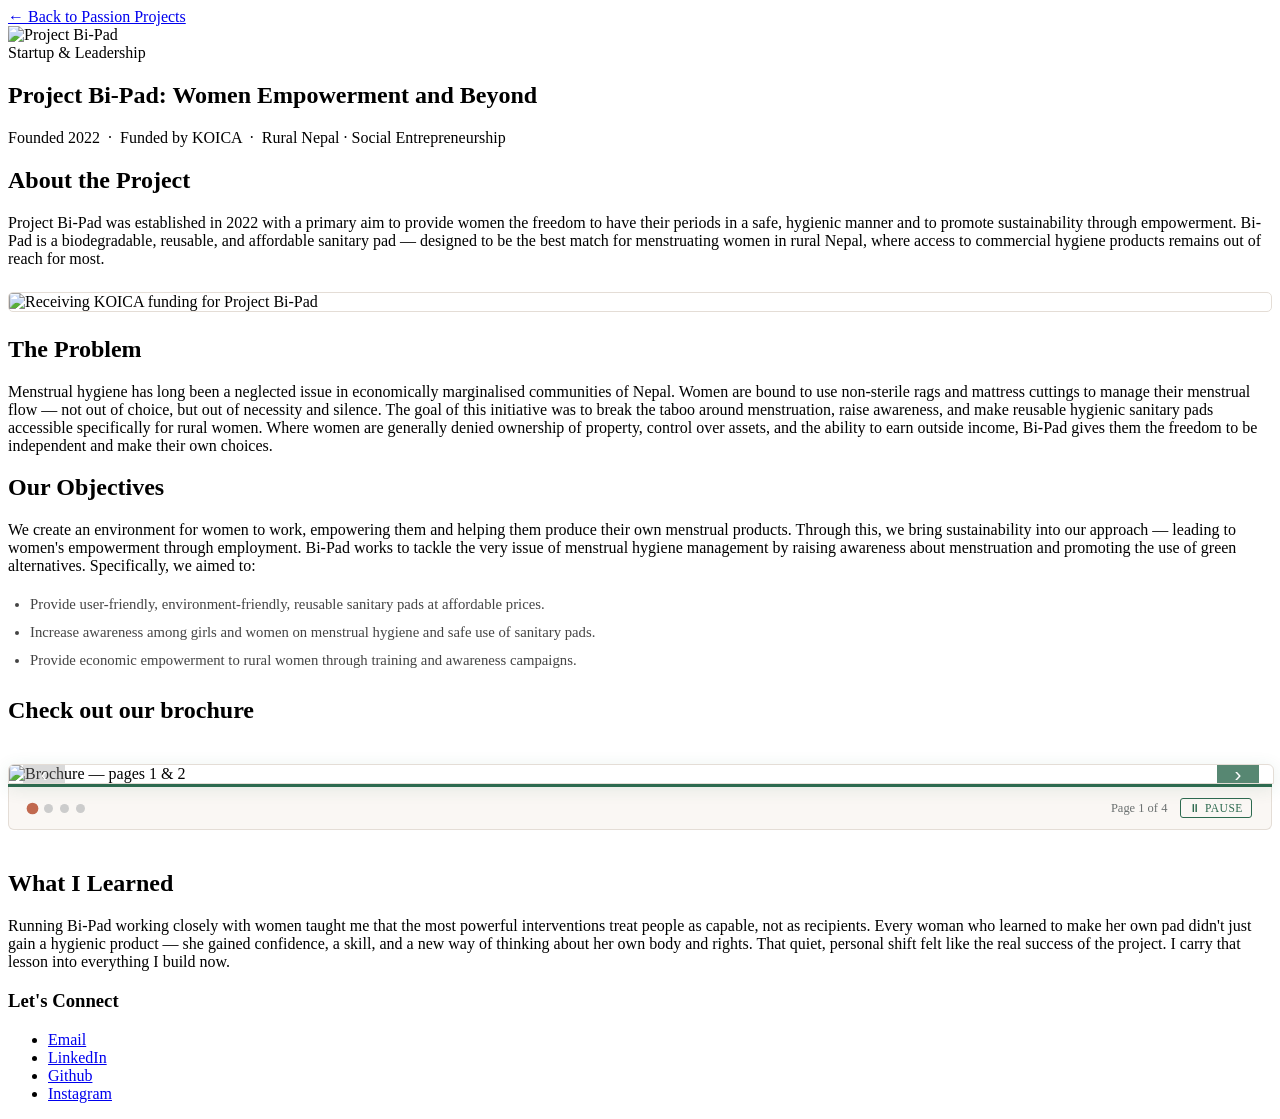
==== bipad.html @ 2560e10f "Add files via upload" ====
<!DOCTYPE HTML>
<html>
	<head>
		<title>Project Bi-Pad — Aagya Dhungana</title>
		<meta charset="utf-8" />
		<meta name="viewport" content="width=device-width, initial-scale=1, user-scalable=no" />
		<link rel="stylesheet" href="assets/css/main.css" />
		<link rel="stylesheet" href="assets/css/custom.css" />
		<style>
			/* Hide nav on blog pages */
			#nav-ribbon { display: none; }

			/* ── Brochure Slideshow — full width ── */
			.brochure-viewer {
				margin: 2.5em 0;
				width: 100%;
				position: relative;
			}

			.brochure-track {
				position: relative;
				width: 100%;
				border: 1px solid var(--color-border, #E4DDD6);
				border-radius: 6px 6px 0 0;
				overflow: hidden;
				box-shadow: 0 4px 18px rgba(45,106,79,0.12);
				background: #fff;
			}

			/* Each slide */
			.brochure-slide {
				display: none;
				width: 100%;
				position: relative;
			}
			.brochure-slide.active {
				display: block;
			}
			.brochure-slide img {
				width: 100%;
				height: auto;
				display: block;
			}

			/* Progress bar — animates during auto-advance */
			.brochure-progress {
				height: 3px;
				background: var(--color-border, #E4DDD6);
				position: relative;
				overflow: hidden;
			}
			.brochure-progress-bar {
				height: 100%;
				background: var(--color-primary, #2D6A4F);
				width: 0%;
				transition: width linear;
			}

			/* Left / Right arrow buttons overlaid on image */
			.brochure-arrow {
				position: absolute;
				top: 50%;
				transform: translateY(-50%);
				background: rgba(45, 106, 79, 0.80);
				color: #fff;
				border: none;
				border-radius: 3px;
				width: 42px;
				height: 60px;
				font-size: 1.3rem;
				cursor: pointer;
				z-index: 10;
				transition: background 0.2s;
				display: flex;
				align-items: center;
				justify-content: center;
				line-height: 1;
			}
			.brochure-arrow:hover {
				background: rgba(30, 77, 56, 0.95);
			}
			.brochure-arrow.left  { left:  14px; }
			.brochure-arrow.right { right: 14px; }
			.brochure-arrow:disabled {
				background: rgba(150,150,150,0.35);
				cursor: not-allowed;
			}

			/* Bottom bar */
			.brochure-bar {
				display: flex;
				align-items: center;
				justify-content: space-between;
				padding: 0.7em 1.2em;
				background: #faf7f4;
				border: 1px solid var(--color-border, #E4DDD6);
				border-top: none;
				border-radius: 0 0 6px 6px;
			}

			/* Dots */
			.brochure-dots {
				display: flex;
				gap: 7px;
				align-items: center;
			}
			.brochure-dot {
				width: 9px; height: 9px;
				border-radius: 50%;
				background: #ccc;
				cursor: pointer;
				transition: background 0.2s, transform 0.2s;
				border: none;
				padding: 0;
			}
			.brochure-dot.active {
				background: var(--color-accent, #C1694F);
				transform: scale(1.3);
			}

			/* Counter + pause button */
			.brochure-meta {
				display: flex;
				align-items: center;
				gap: 0.8em;
			}
			.brochure-counter {
				font-size: 0.78rem;
				color: var(--color-muted, #6B7070);
			}
			.brochure-pause {
				background: none;
				border: 1px solid var(--color-primary, #2D6A4F);
				border-radius: 3px;
				color: var(--color-primary, #2D6A4F);
				font-size: 0.72rem;
				font-family: inherit;
				padding: 0.25em 0.7em;
				cursor: pointer;
				letter-spacing: 0.04em;
				text-transform: uppercase;
				transition: background 0.2s, color 0.2s;
			}
			.brochure-pause:hover {
				background: var(--color-primary, #2D6A4F);
				color: #fff;
			}

			/* Inline funding image */
			.blog-imgbody {
				margin: 1.5em 0;
				border-radius: 5px;
				overflow: hidden;
				border: 1px solid var(--color-border, #E4DDD6);
			}
			.blog-imgbody img {
				width: 100%;
				height: auto;
				display: block;
			}
		</style>
	</head>
	<body class="is-preload full-width">

		<div id="main">

			<nav id="nav-ribbon">
				<ul>
					<li><a href="about.html">About me</a></li>
					<li><a href="index.html">Work</a></li>
					<li><a href="passion-projects.html">Passion projects</a></li>
				</ul>
			</nav>

			<article class="blog-post">

				<a href="passion-projects.html" class="blog-back">← Back to Passion Projects</a>

				<!-- Hero image -->
				<div class="blog-hero">
					<img src="images/passion_project/Bipad/bipad_thumb.png" alt="Project Bi-Pad" />
				</div>

				<div class="blog-content">

					<header class="blog-header">
						<span class="blog-tag">Startup &amp; Leadership</span>
						<h1>Project Bi-Pad: Women Empowerment and Beyond</h1>
						<p class="blog-meta">Founded 2022 &nbsp;·&nbsp; Funded by KOICA &nbsp;·&nbsp; Rural Nepal&nbsp;· Social Entrepreneurship</p>
					</header>

					<div class="blog-body">

						<h2>About the Project</h2>
						<p>
							Project Bi-Pad was established in 2022 with a primary aim to provide women the
							freedom to have their periods in a safe, hygienic manner and to promote
							sustainability through empowerment. Bi-Pad is a biodegradable, reusable,
							and affordable sanitary pad — designed to be the best match for menstruating
							women in rural Nepal, where access to commercial hygiene products remains
							out of reach for most.
						</p>

						<!-- Funding photo -->
						<div class="blog-imgbody">
							<img src="images/passion_project/Bipad/Bipad_funding.jpg" alt="Receiving KOICA funding for Project Bi-Pad" />
						</div>

						<h2>The Problem</h2>
						<p>
							Menstrual hygiene has long been a neglected issue in economically marginalised
							communities of Nepal. Women are bound to use non-sterile rags and mattress
							cuttings to manage their menstrual flow — not out of choice, but out of
							necessity and silence. The goal of this initiative was to break the taboo
							around menstruation, raise awareness, and make reusable hygienic sanitary
							pads accessible specifically for rural women. Where women are generally
							denied ownership of property, control over assets, and the ability to earn
							outside income, Bi-Pad gives them the freedom to be independent and make
							their own choices.
						</p>

						<h2>Our Objectives</h2>
						<p>
							We create an environment for women to work, empowering them and helping them
							produce their own menstrual products. Through this, we bring sustainability
							into our approach — leading to women's empowerment through employment.
							Bi-Pad works to tackle the very issue of menstrual hygiene management by
							raising awareness about menstruation and promoting the use of green
							alternatives. Specifically, we aimed to:
						</p>
						<ul style="font-size:0.92rem; line-height:1.9; color:#444; padding-left:1.5em; margin-bottom:1.5em;">
							<li>Provide user-friendly, environment-friendly, reusable sanitary pads at affordable prices.</li>
							<li>Increase awareness among girls and women on menstrual hygiene and safe use of sanitary pads.</li>
							<li>Provide economic empowerment to rural women through training and awareness campaigns.</li>
						</ul>
						<h2>Check out our brochure</h2>
						<!-- ════════════════════════════════════════════
						     BROCHURE SLIDESHOW
						     Place your 4 images at these paths:
						     images/passion_project/Bipad/Brochure_page_one_page-0001.jpg
						     images/passion_project/Bipad/Brochure_page_three_four_page-0001.jpg
						     images/passion_project/Bipad/Brochure_page_five_six_page-0001.jpg
						     images/passion_project/Bipad/Brochure_page_seven_eight_page-0001.jpg
						     ════════════════════════════════════════════ -->
						<div class="brochure-viewer" id="brochureViewer">

							<div class="brochure-track">

								<!-- Left arrow -->
								<button class="brochure-arrow left" id="brochurePrev" onclick="brochureNav(-1)" disabled>&#8249;</button>

								<!-- Slide 1 -->
								<div class="brochure-slide active">
									<img src="images/passion_project/Bipad/Brochure_page_one_page-0001.jpg"
									     alt="Brochure — pages 1 &amp; 2" />
								</div>

								<!-- Slide 2 -->
								<div class="brochure-slide">
									<img src="images/passion_project/Bipad/Brochure_page_three_four_page-0001.jpg"
									     alt="Brochure — pages 3 &amp; 4" />
								</div>

								<!-- Slide 3 -->
								<div class="brochure-slide">
									<img src="images/passion_project/Bipad/Brochure_page_five_six_page-0001.jpg"
									     alt="Brochure — pages 5 &amp; 6" />
								</div>

								<!-- Slide 4 -->
								<div class="brochure-slide">
									<img src="images/passion_project/Bipad/Brochure_page_seven_eight_page-0001.jpg"
									     alt="Brochure — pages 7 &amp; 8" />
								</div>

								<!-- Right arrow -->
								<button class="brochure-arrow right" id="brochureNext" onclick="brochureNav(1)">&#8250;</button>

							</div><!-- .brochure-track -->

							<!-- Progress bar -->
							<div class="brochure-progress">
								<div class="brochure-progress-bar" id="brochureBar"></div>
							</div>

							<!-- Bottom bar: dots + counter + pause -->
							<div class="brochure-bar">
								<div class="brochure-dots" id="brochureDots">
									<button class="brochure-dot active" onclick="brochureGoTo(0)"></button>
									<button class="brochure-dot"        onclick="brochureGoTo(1)"></button>
									<button class="brochure-dot"        onclick="brochureGoTo(2)"></button>
									<button class="brochure-dot"        onclick="brochureGoTo(3)"></button>
								</div>
								<div class="brochure-meta">
									<span class="brochure-counter">
										Page <span id="bCurr">1</span> of <span id="bTotal">4</span>
									</span>
									<button class="brochure-pause" id="brochurePauseBtn" onclick="brochureTogglePause()">⏸ Pause</button>
								</div>
							</div>

						</div>
						<!-- ════════ END BROCHURE ════════ -->

						<h2>What I Learned</h2>
						<p>
							Running Bi-Pad working closely with women taught me that the most powerful interventions treat people
							as capable, not as recipients. Every woman who learned to make her own pad
							didn't just gain a hygienic product — she gained confidence, a skill, and a
							new way of thinking about her own body and rights. That quiet, personal shift
							felt like the real success of the project. I carry that lesson into
							everything I build now.
						</p>

					</div><!-- .blog-body -->
				</div><!-- .blog-content -->
			</article>
		</div><!-- #main -->

		<footer id="footer-connect">
			<div class="inner">
				<h3>Let's Connect</h3>
				<ul class="icons">
					<li><a href="mailto:aagya.dhungana@stud.plus.ac.at" class="icon solid fa-envelope"><span class="label">Email</span></a></li>
					<li><a href="https://www.linkedin.com/in/aagya-dhungana/" class="icon brands fa-linkedin"><span class="label">LinkedIn</span></a></li>
					<li><a href="https://github.com/aagyad?tab=repositories" class="icon brands fa-github"><span class="label">Github</span></a></li>
					<li><a href="https://instagram.com/aagyadhungana__" class="icon brands fa-instagram"><span class="label">Instagram</span></a></li>
				</ul>
			</div>
		</footer>

		<script>
			var bIdx     = 0;
			var bSlides  = document.querySelectorAll('.brochure-slide');
			var bDots    = document.querySelectorAll('.brochure-dot');
			var bCount   = bSlides.length;
			var bPaused  = false;
			var bTimer   = null;
			var bInterval = 10000;   // ms between auto-advances
			var bBar     = document.getElementById('brochureBar');

			document.getElementById('bTotal').textContent = bCount;

			// ── Render a specific slide ──
			function brochureGoTo(idx) {
				if (idx < 0 || idx >= bCount) return;

				bSlides[bIdx].classList.remove('active');
				bDots[bIdx].classList.remove('active');
				bIdx = idx;
				bSlides[bIdx].classList.add('active');
				bDots[bIdx].classList.add('active');
				document.getElementById('bCurr').textContent = bIdx + 1;

				document.getElementById('brochurePrev').disabled = (bIdx === 0);
				document.getElementById('brochureNext').disabled = (bIdx === bCount - 1);

				// Restart progress bar animation
				bBar.style.transition = 'none';
				bBar.style.width = '0%';
				// Trigger reflow so the reset registers before new animation
				void bBar.offsetWidth;
				if (!bPaused) {
					bBar.style.transition = 'width ' + bInterval + 'ms linear';
					bBar.style.width = '100%';
				}
			}

			// ── Arrow clicks ──
			function brochureNav(dir) {
				clearTimeout(bTimer);
				var next = bIdx + dir;
				// When clicking next on last slide, wrap to first
				if (next >= bCount) next = 0;
				if (next < 0) next = bCount - 1;
				brochureGoTo(next);
				if (!bPaused) brochureSchedule();
			}

			// ── Schedule next auto-advance ──
			function brochureSchedule() {
				clearTimeout(bTimer);
				bTimer = setTimeout(function () {
					var next = (bIdx + 1) % bCount;
					brochureGoTo(next);
					brochureSchedule();
				}, bInterval);
			}

			// ── Pause / Resume ──
			function brochureTogglePause() {
				bPaused = !bPaused;
				var btn = document.getElementById('brochurePauseBtn');
				if (bPaused) {
					clearTimeout(bTimer);
					bBar.style.transition = 'none';
					bBar.style.width = '0%';
					btn.textContent = '▶ Resume';
				} else {
					btn.textContent = '⏸ Pause';
					brochureGoTo(bIdx);   // restart bar
					brochureSchedule();
				}
			}

			// ── Keyboard arrows ──
			document.addEventListener('keydown', function (e) {
				if (e.key === 'ArrowRight') brochureNav(1);
				if (e.key === 'ArrowLeft')  brochureNav(-1);
			});

			// ── Pause on hover, resume on leave ──
			var viewer = document.getElementById('brochureViewer');
			viewer.addEventListener('mouseenter', function () {
				if (!bPaused) {
					clearTimeout(bTimer);
					bBar.style.transition = 'none';
				}
			});
			viewer.addEventListener('mouseleave', function () {
				if (!bPaused) {
					brochureGoTo(bIdx);
					brochureSchedule();
				}
			});

			// ── Start ──
			brochureGoTo(0);
			brochureSchedule();
		</script>

	</body>
</html>
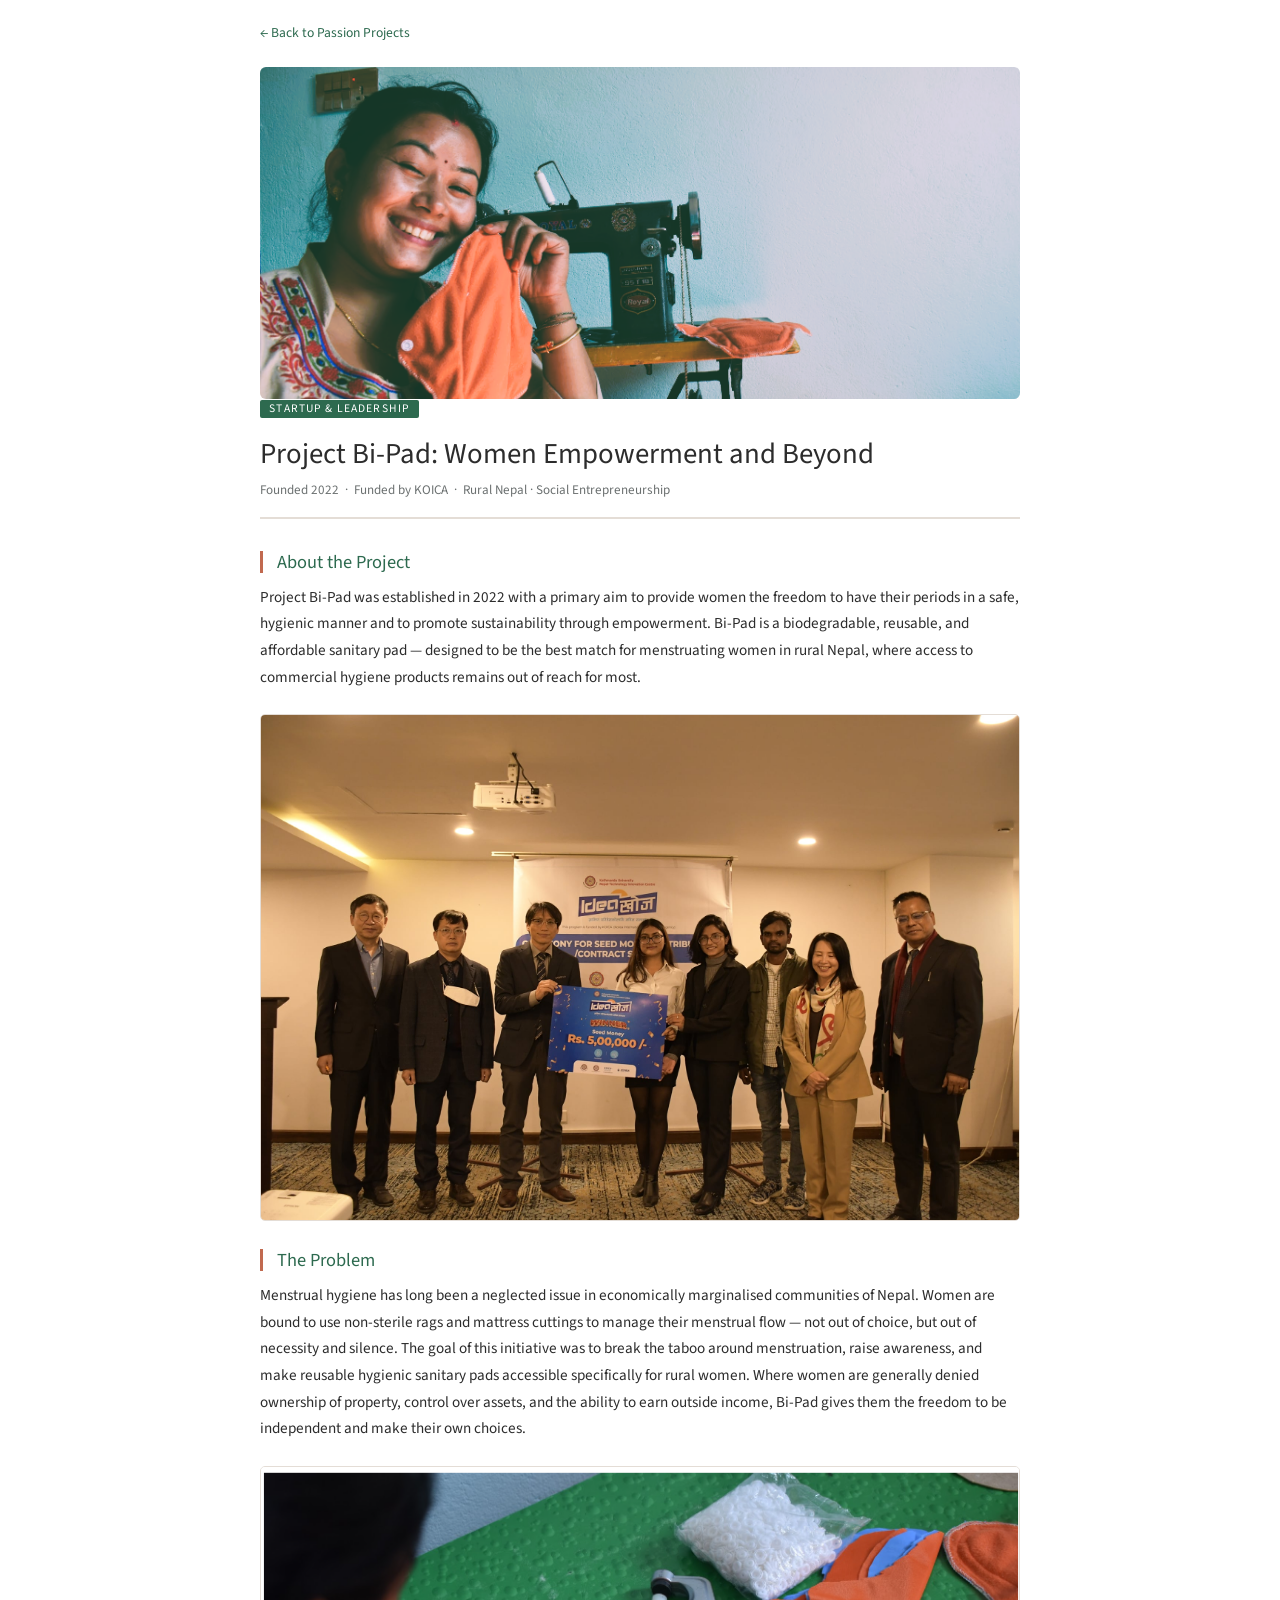
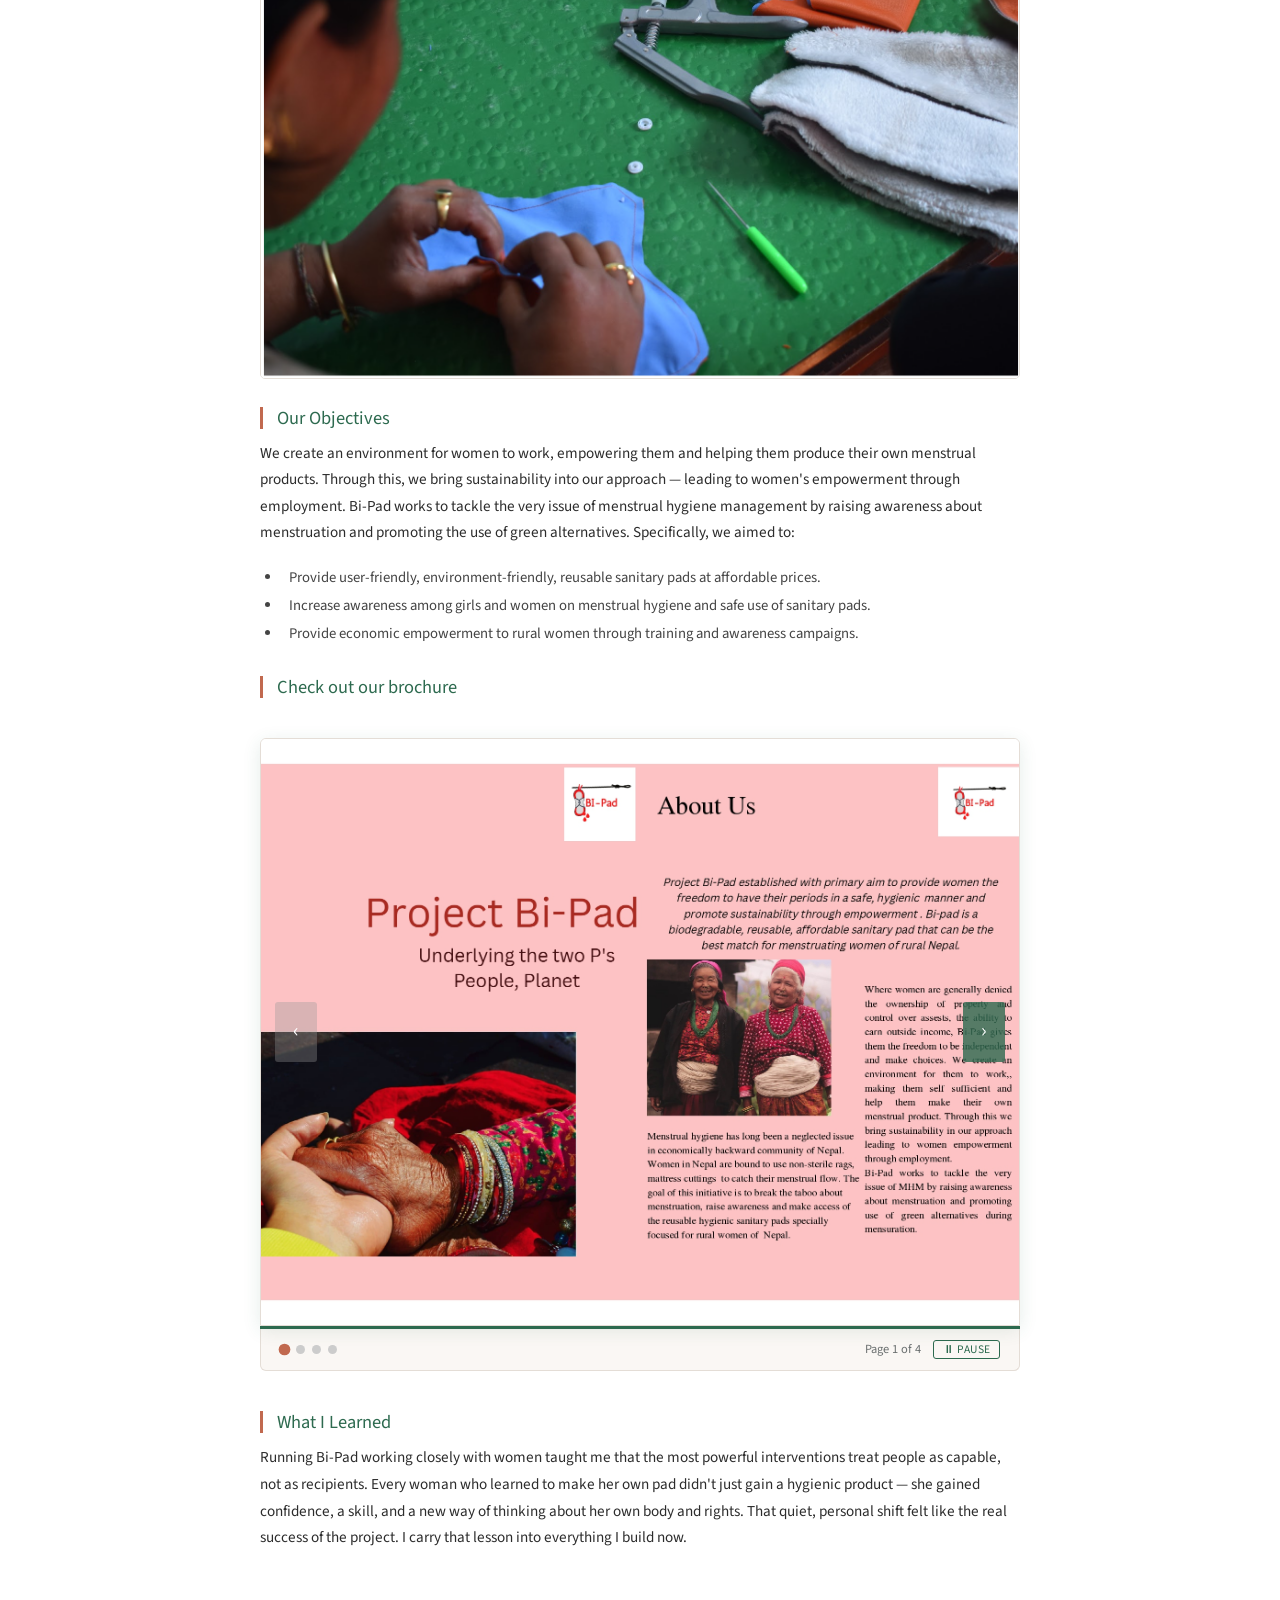
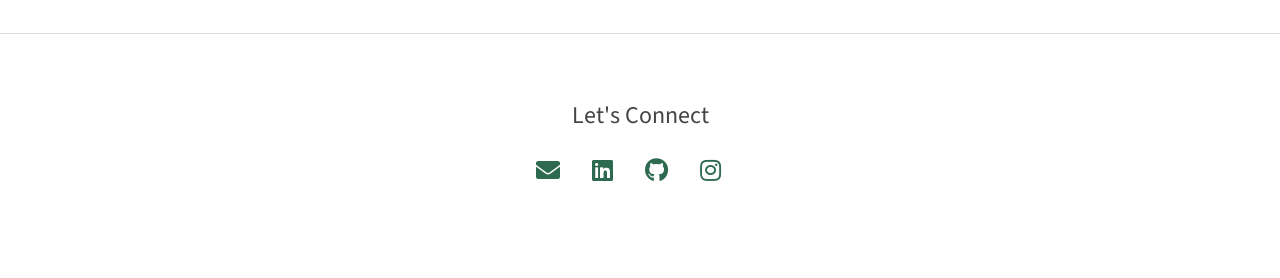
==== commit 17ce72a9: "Update bipad.html" ====
--- a/bipad.html
+++ b/bipad.html
@@ -218,7 +218,9 @@
 							outside income, Bi-Pad gives them the freedom to be independent and make
 							their own choices.
 						</p>
-
+						<div class="blog-imgbody">
+							<img src="images/passion_project/Bipad/Bipad_work.png" alt="Receiving KOICA funding for Project Bi-Pad" />
+						</div>
 						<h2>Our Objectives</h2>
 						<p>
 							We create an environment for women to work, empowering them and helping them
--- a/assets/css/main.css
+++ b/assets/css/main.css
@@ -0,0 +1,1945 @@
+@import url("fontawesome-all.min.css");
+@import url("https://fonts.googleapis.com/css?family=Source+Sans+Pro:400,400italic");
+
+:root {
+    /* Global Font Sizes */
+    --font-size-base: 16pt;
+    --font-size-h1: 2em;
+    --font-size-h2: 1.4em;
+    --font-size-h3: 1.25em;
+    --font-size-h4: 1.1em;
+    --font-size-h5: 0.9em;
+    --font-size-h6: 0.7em;
+    
+    /* Special Element Sizes */
+    --font-size-header-h1: 1.15em;
+    --font-size-work-title: 1em;
+    --font-size-work-text: 0.85rem;
+    
+    /* Colors */
+    --color-pink: #C71585;
+}
+
+* {
+	margin: 0;
+	padding: 0;
+	border: 0;
+	font-size: 100%;
+	font: inherit;
+	vertical-align: baseline;}
+
+article, aside, details, figcaption, figure,
+footer, header, hgroup, menu, nav, section {
+	display: block;}
+
+body {
+	line-height: 1;
+}
+
+ol, ul {
+	list-style: none;
+}
+
+blockquote, q {
+	quotes: none;
+}
+
+	blockquote:before, blockquote:after, q:before, q:after {
+		content: '';
+		content: none;
+	}
+
+table {
+	border-collapse: collapse;
+	border-spacing: 0;
+}
+
+body {
+	-webkit-text-size-adjust: none;
+}
+
+mark {
+	background-color: transparent;
+	color: inherit;
+}
+
+input::-moz-focus-inner {
+	border: 0;
+	padding: 0;
+}
+
+input, select, textarea {
+	-moz-appearance: none;
+	-webkit-appearance: none;
+	-ms-appearance: none;
+	appearance: none;
+}
+
+
+/* Basic */
+
+	html {
+		box-sizing: border-box;
+	}
+
+	*, *:before, *:after {
+		box-sizing: inherit;
+	}
+
+	body {
+		background: #fff;
+	}
+
+		
+	body, input, select, textarea {
+		color: #a2a2a2;
+		font-family: "Source Sans Pro", Helvetica, sans-serif;
+		font-size: var(--font-size-base);
+		font-weight: 400;
+		line-height: 1.em;
+	}
+
+		
+	strong, b {
+		color: #787878;
+		font-weight: 400;
+	}
+
+	em, i {
+		font-style: italic;
+	}
+
+	p {
+		margin: 0 0 2em 0;
+	}
+
+	h1, h2, h3, h4, h5, h6 {
+		color: #787878;
+		font-weight: 400;
+		line-height: 1em;
+		margin: 0 0 1em 0;
+	}
+
+		h1 a, h2 a, h3 a, h4 a, h5 a, h6 a {
+			color: inherit;
+			text-decoration: none;
+		}
+
+	h1 {
+		font-size: var(--font-size-h1);
+		line-height: 1.5em;
+	}
+
+	h2 {
+		font-size: var(--font-size-h2);
+		line-height: 1.2em;
+	}
+
+	h3 {
+		font-size: var(--font-size-h3);
+		line-height: 1.5em;
+	}
+
+	h4 {
+		font-size: var(--font-size-h4);
+		line-height: 1.5em;
+	}
+
+	h5 {
+		font-size: var(--font-size-h5);
+		line-height: 1.5em;
+	}
+
+	h6 {
+		font-size: 0.7em;
+		line-height: 1.5em;
+	}
+
+
+	hr {
+		border: 0;
+		border-bottom: solid 2px #efefef;
+		margin: 2em 0;
+	}
+
+		hr.major {
+			margin: 3em 0;
+		}
+
+	blockquote {
+		border-left: solid 6px #efefef;
+		font-style: italic;
+		margin: 0 0 2em 0;
+		padding: 0.5em 0 0.5em 1.5em;
+	}
+
+	.align-left {
+		text-align: left;
+	}
+
+	.align-center {
+		text-align: center;
+	}
+
+	.align-right {
+		text-align: right;
+	}
+
+/* 1. Center the Profile Image and make it Rectangular */
+.profile-container {
+    display: flex;
+    justify-content: center;
+    margin-bottom: 2em;
+}
+
+.profile-border {
+    border: 3px solid var(--color-pink); /* Royal Pink Bounding Box */
+    padding: 0;
+    line-height: 0;
+    display: inline-block;
+    margin-bottom: 2em;
+}
+
+/* The Royal Pink Borders (Top and Left only) */
+
+
+.image-main img {
+    position: relative;
+    display: block;
+    width: 200px; /* Bigger size as requested */
+    height: 250px; /* Rectangular aspect ratio */
+    object-fit: cover;
+    z-index: 1;
+    border-radius: 0; /* Ensures it stays rectangular */
+}
+
+/* 2. University Logo White Strip */
+.university-strip {
+    background: rgba(255, 255, 255, 0.95);
+    margin-left: -4em; /* Pulls it to the left edge of the sidebar padding */
+    margin-right: -4em; /* Pulls it to the right edge */
+    padding: 8px 0;
+    display: flex;
+    justify-content: center;
+    gap: 15px;
+    margin-top: 1em;
+}
+
+.header-images {
+    display: flex;
+    justify-content: space-around;
+    align-items: center;
+}
+
+.header-images img {
+    max-height: 60px;
+    width: auto;
+    filter: grayscale(20%);
+}
+
+/* 3. Footer / Connect Section */
+#footer-connect {
+    padding: 6em 0;
+    text-align: center;
+    background: #fdfdfd;
+    border-top: 1px solid #eee;
+}
+
+#footer-connect h3 {
+    font-size: 1.5em;
+    margin-bottom: 1em;
+    color: #444;
+}
+
+#footer-connect .icons {
+    font-size: 1.5 em;
+	
+}
+
+#footer-connect .icons li {
+    padding-right: 3em;
+}
+
+/* Strata uses FontAwesome, so these will work with the classes above */
+.icons a {
+    color: var(--color-pink); /* Pink theme for icons */
+    border-bottom: none;
+}
+
+.icons a:hover {
+    color: #444;
+}
+/* Row */
+
+	.row {
+		display: flex;
+		flex-wrap: wrap;
+		box-sizing: border-box;
+		align-items: stretch;
+	}
+	.row:hover .img { transform: scale(1.05);}
+
+
+		.row > * {
+			box-sizing: border-box;
+		}
+
+		.row.gtr-uniform > * > :last-child {
+			margin-bottom: 0;
+		}
+
+		.row.aln-left {
+			justify-content: flex-start;
+		}
+
+		.row.aln-center {
+			justify-content: center;
+		}
+
+		.row.aln-right {
+			justify-content: flex-end;
+		}
+
+		.row.aln-top {
+			align-items: flex-start;
+		}
+
+		.row.aln-middle {
+			align-items: center;
+		}
+
+		.row.aln-bottom {
+			align-items: flex-end;
+		}
+
+		.row > .imp {
+			order: -1;
+		}
+		.row > .col-3 {
+			width: 25%;
+		}
+		.row > .col-6 {
+			width: 50%;
+		}
+		.row > .col-12 {
+			width: 100%;
+		}
+
+		.row {
+			margin-top: 0;
+			margin-left: -2.5em;
+		}
+		@media screen and (max-width: 1800px) {
+
+			.row {
+				display: flex;
+				flex-wrap: wrap;
+				box-sizing: border-box;
+				align-items: stretch;
+			}
+
+				.row > * {
+					box-sizing: border-box;
+				}
+
+				.row.gtr-uniform > * > :last-child {
+					margin-bottom: 0;
+				}
+
+				.row.aln-left {
+					justify-content: flex-start;
+				}
+
+				.row.aln-center {
+					justify-content: center;
+				}
+
+				.row.aln-right {
+					justify-content: flex-end;
+				}
+
+				.row.aln-top {
+					align-items: flex-start;
+				}
+
+				.row.aln-middle {
+					align-items: center;
+				}
+
+				.row.aln-bottom {
+					align-items: flex-end;
+				}
+
+				.row > .imp-xlarge {
+					order: -1;
+				}
+
+				.row.gtr-0 {
+					margin-top: 0;
+					margin-left: 0em;
+				}
+
+					.row.gtr-0 > * {
+						padding: 0 0 0 0em;
+					}
+
+					.row.gtr-0.gtr-uniform {
+						margin-top: 0em;
+					}
+
+						.row.gtr-0.gtr-uniform > * {
+							padding-top: 0em;
+						}
+
+				.row.gtr-25 {
+					margin-top: 0;
+					margin-left: -0.625em;
+				}
+
+					.row.gtr-25 > * {
+						padding: 0 0 0 0.625em;
+					}
+
+					.row.gtr-25.gtr-uniform {
+						margin-top: -0.625em;
+					}
+
+						.row.gtr-25.gtr-uniform > * {
+							padding-top: 0.625em;
+						}
+
+				.row.gtr-50 {
+					margin-top: 0;
+					margin-left: -1.25em;
+				}
+
+					.row.gtr-50 > * {
+						padding: 0 0 0 1.25em;
+					}
+
+					.row.gtr-50.gtr-uniform {
+						margin-top: -1.25em;
+					}
+
+						.row.gtr-50.gtr-uniform > * {
+							padding-top: 1.25em;
+						}
+
+				.row {
+					margin-top: 0;
+					margin-left: -2.5em;
+				}
+
+					.row > * {
+						padding: 0 0 0 2.5em;
+					}
+
+					.row.gtr-uniform {
+						margin-top: -2.5em;
+					}
+
+						.row.gtr-uniform > * {
+							padding-top: 2.5em;
+						}
+
+				.row.gtr-150 {
+					margin-top: 0;
+					margin-left: -3.75em;
+				}
+
+					.row.gtr-150 > * {
+						padding: 0 0 0 3.75em;
+					}
+
+					.row.gtr-150.gtr-uniform {
+						margin-top: -3.75em;
+					}
+
+						.row.gtr-150.gtr-uniform > * {
+							padding-top: 3.75em;
+						}
+
+				.row.gtr-200 {
+					margin-top: 0;
+					margin-left: -5em;
+				}
+
+					.row.gtr-200 > * {
+						padding: 0 0 0 5em;
+					}
+
+					.row.gtr-200.gtr-uniform {
+						margin-top: -5em;
+					}
+
+						.row.gtr-200.gtr-uniform > * {
+							padding-top: 5em;
+						}
+
+		}
+
+		@media screen and (max-width: 1280px) {
+
+			.row {
+				display: flex;
+				flex-wrap: wrap;
+				box-sizing: border-box;
+				align-items: stretch;
+			}
+
+				.row > * {
+					box-sizing: border-box;
+				}
+
+				.row.gtr-uniform > * > :last-child {
+					margin-bottom: 0;
+				}
+
+				.row.aln-left {
+					justify-content: flex-start;
+				}
+
+				.row.aln-center {
+					justify-content: center;
+				}
+
+				.row.aln-right {
+					justify-content: flex-end;
+				}
+
+				.row.aln-top {
+					align-items: flex-start;
+				}
+
+				.row.aln-middle {
+					align-items: center;
+				}
+
+				.row.aln-bottom {
+					align-items: flex-end;
+				}
+
+				.row > .imp-large {
+					order: -1;
+				}
+
+				.row > .col-1-large {
+					width: 8.33333%;
+				}
+
+				.row > .off-1-large {
+					margin-left: 8.33333%;
+				}
+
+				.row > .col-2-large {
+					width: 16.66667%;
+				}
+
+				.row > .off-2-large {
+					margin-left: 16.66667%;
+				}
+
+				.row > .col-3-large {
+					width: 25%;
+				}
+
+				.row > .off-3-large {
+					margin-left: 25%;
+				}
+
+				.row > .col-4-large {
+					width: 33.33333%;
+				}
+
+				.row > .off-4-large {
+					margin-left: 33.33333%;
+				}
+
+				.row > .col-5-large {
+					width: 41.66667%;
+				}
+
+				.row > .off-5-large {
+					margin-left: 41.66667%;
+				}
+
+				.row > .col-6-large {
+					width: 50%;
+				}
+
+				.row > .off-6-large {
+					margin-left: 50%;
+				}
+
+				.row > .col-7-large {
+					width: 58.33333%;
+				}
+
+				.row > .off-7-large {
+					margin-left: 58.33333%;
+				}
+
+				.row > .col-8-large {
+					width: 66.66667%;
+				}
+
+				.row > .off-8-large {
+					margin-left: 66.66667%;
+				}
+
+				.row > .col-9-large {
+					width: 75%;
+				}
+
+				.row > .off-9-large {
+					margin-left: 75%;
+				}
+
+				.row > .col-10-large {
+					width: 83.33333%;
+				}
+
+				.row > .off-10-large {
+					margin-left: 83.33333%;
+				}
+
+				.row > .col-11-large {
+					width: 91.66667%;
+				}
+
+				.row > .off-11-large {
+					margin-left: 91.66667%;
+				}
+
+				.row > .col-12-large {
+					width: 100%;
+				}
+
+				.row > .off-12-large {
+					margin-left: 100%;
+				}
+
+				.row.gtr-0 {
+					margin-top: 0;
+					margin-left: 0em;
+				}
+
+					.row.gtr-0 > * {
+						padding: 0 0 0 0em;
+					}
+
+					.row.gtr-0.gtr-uniform {
+						margin-top: 0em;
+					}
+
+						.row.gtr-0.gtr-uniform > * {
+							padding-top: 0em;
+						}
+
+				.row.gtr-25 {
+					margin-top: 0;
+					margin-left: -0.5em;
+				}
+
+					.row.gtr-25 > * {
+						padding: 0 0 0 0.5em;
+					}
+
+					.row.gtr-25.gtr-uniform {
+						margin-top: -0.5em;
+					}
+
+						.row.gtr-25.gtr-uniform > * {
+							padding-top: 0.5em;
+						}
+
+				.row.gtr-50 {
+					margin-top: 0;
+					margin-left: -1em;
+				}
+
+					.row.gtr-50 > * {
+						padding: 0 0 0 1em;
+					}
+
+					.row.gtr-50.gtr-uniform {
+						margin-top: -1em;
+					}
+
+						.row.gtr-50.gtr-uniform > * {
+							padding-top: 1em;
+						}
+
+				.row {
+					margin-top: 0;
+					margin-left: -2em;
+				}
+
+					.row > * {
+						padding: 0 0 0 2em;
+					}
+
+					.row.gtr-uniform {
+						margin-top: -2em;
+					}
+
+						.row.gtr-uniform > * {
+							padding-top: 2em;
+						}
+
+				.row.gtr-150 {
+					margin-top: 0;
+					margin-left: -3em;
+				}
+
+					.row.gtr-150 > * {
+						padding: 0 0 0 3em;
+					}
+
+					.row.gtr-150.gtr-uniform {
+						margin-top: -3em;
+					}
+
+						.row.gtr-150.gtr-uniform > * {
+							padding-top: 3em;
+						}
+
+				.row.gtr-200 {
+					margin-top: 0;
+					margin-left: -4em;
+				}
+
+					.row.gtr-200 > * {
+						padding: 0 0 0 4em;
+					}
+
+					.row.gtr-200.gtr-uniform {
+						margin-top: -4em;
+					}
+
+						.row.gtr-200.gtr-uniform > * {
+							padding-top: 4em;
+						}
+
+		}
+
+		@media screen and (max-width: 980px) {
+
+			.row {
+				display: flex;
+				flex-wrap: wrap;
+				box-sizing: border-box;
+				align-items: stretch;
+			}
+
+				.row > * {
+					box-sizing: border-box;
+				}
+
+				.row.gtr-uniform > * > :last-child {
+					margin-bottom: 0;
+				}
+
+				.row.aln-left {
+					justify-content: flex-start;
+				}
+
+				.row.aln-center {
+					justify-content: center;
+				}
+
+				.row.aln-right {
+					justify-content: flex-end;
+				}
+
+				.row.aln-top {
+					align-items: flex-start;
+				}
+
+				.row.aln-middle {
+					align-items: center;
+				}
+
+				.row.aln-bottom {
+					align-items: flex-end;
+				}
+
+				.row > .imp-medium {
+					order: -1;
+				}
+
+				.row > .col-1-medium {
+					width: 8.33333%;
+				}
+
+				.row > .off-1-medium {
+					margin-left: 8.33333%;
+				}
+
+				.row > .col-2-medium {
+					width: 16.66667%;
+				}
+
+				.row > .off-2-medium {
+					margin-left: 16.66667%;
+				}
+
+				.row > .col-3-medium {
+					width: 25%;
+				}
+
+				.row > .off-3-medium {
+					margin-left: 25%;
+				}
+
+				.row > .col-4-medium {
+					width: 33.33333%;
+				}
+
+				.row > .off-4-medium {
+					margin-left: 33.33333%;
+				}
+
+				.row > .col-5-medium {
+					width: 41.66667%;
+				}
+
+				.row > .off-5-medium {
+					margin-left: 41.66667%;
+				}
+
+				.row > .col-6-medium {
+					width: 50%;
+				}
+
+				.row > .off-6-medium {
+					margin-left: 50%;
+				}
+
+				.row > .col-7-medium {
+					width: 58.33333%;
+				}
+
+				.row > .off-7-medium {
+					margin-left: 58.33333%;
+				}
+
+				.row > .col-8-medium {
+					width: 66.66667%;
+				}
+
+				.row > .off-8-medium {
+					margin-left: 66.66667%;
+				}
+
+				.row > .col-9-medium {
+					width: 75%;
+				}
+
+				.row > .off-9-medium {
+					margin-left: 75%;
+				}
+
+				.row > .col-10-medium {
+					width: 83.33333%;
+				}
+
+				.row > .off-10-medium {
+					margin-left: 83.33333%;
+				}
+
+				.row > .col-11-medium {
+					width: 91.66667%;
+				}
+
+				.row > .off-11-medium {
+					margin-left: 91.66667%;
+				}
+
+				.row > .col-12-medium {
+					width: 100%;
+				}
+
+				.row > .off-12-medium {
+					margin-left: 100%;
+				}
+
+				.row.gtr-0 {
+					margin-top: 0;
+					margin-left: 0em;
+				}
+
+					.row.gtr-0 > * {
+						padding: 0 0 0 0em;
+					}
+
+					.row.gtr-0.gtr-uniform {
+						margin-top: 0em;
+					}
+
+						.row.gtr-0.gtr-uniform > * {
+							padding-top: 0em;
+						}
+
+				.row.gtr-25 {
+					margin-top: 0;
+					margin-left: -0.5em;
+				}
+
+					.row.gtr-25 > * {
+						padding: 0 0 0 0.5em;
+					}
+
+					.row.gtr-25.gtr-uniform {
+						margin-top: -0.5em;
+					}
+
+						.row.gtr-25.gtr-uniform > * {
+							padding-top: 0.5em;
+						}
+
+				.row.gtr-50 {
+					margin-top: 0;
+					margin-left: -1em;
+				}
+
+					.row.gtr-50 > * {
+						padding: 0 0 0 1em;
+					}
+
+					.row.gtr-50.gtr-uniform {
+						margin-top: -1em;
+					}
+
+						.row.gtr-50.gtr-uniform > * {
+							padding-top: 1em;
+						}
+
+				.row {
+					margin-top: 0;
+					margin-left: -2em;
+				}
+
+					.row > * {
+						padding: 0 0 0 2em;
+					}
+
+					.row.gtr-uniform {
+						margin-top: -2em;
+					}
+
+						.row.gtr-uniform > * {
+							padding-top: 2em;
+						}
+
+				.row.gtr-150 {
+					margin-top: 0;
+					margin-left: -3em;
+				}
+
+					.row.gtr-150 > * {
+						padding: 0 0 0 3em;
+					}
+
+					.row.gtr-150.gtr-uniform {
+						margin-top: -3em;
+					}
+
+						.row.gtr-150.gtr-uniform > * {
+							padding-top: 3em;
+						}
+
+				.row.gtr-200 {
+					margin-top: 0;
+					margin-left: -4em;
+				}
+
+					.row.gtr-200 > * {
+						padding: 0 0 0 4em;
+					}
+
+					.row.gtr-200.gtr-uniform {
+						margin-top: -4em;
+					}
+
+						.row.gtr-200.gtr-uniform > * {
+							padding-top: 4em;
+						}
+
+		}
+
+		@media screen and (max-width: 736px) {
+
+			.row {
+				display: flex;
+				flex-wrap: wrap;
+				box-sizing: border-box;
+				align-items: stretch;
+			}
+
+				.row > * {
+					box-sizing: border-box;
+				}
+
+				.row.gtr-uniform > * > :last-child {
+					margin-bottom: 0;
+				}
+
+				.row.aln-left {
+					justify-content: flex-start;
+				}
+
+				.row.aln-center {
+					justify-content: center;
+				}
+
+				.row.aln-right {
+					justify-content: flex-end;
+				}
+
+				.row.aln-top {
+					align-items: flex-start;
+				}
+
+				.row.aln-middle {
+					align-items: center;
+				}
+
+				.row.aln-bottom {
+					align-items: flex-end;
+				}
+
+				.row > .imp-small {
+					order: -1;
+				}
+
+				.row > .col-1-small {
+					width: 8.33333%;
+				}
+
+				.row > .off-1-small {
+					margin-left: 8.33333%;
+				}
+
+				.row > .col-2-small {
+					width: 16.66667%;
+				}
+
+				.row > .off-2-small {
+					margin-left: 16.66667%;
+				}
+
+				.row > .col-3-small {
+					width: 25%;
+				}
+
+				.row > .off-3-small {
+					margin-left: 25%;
+				}
+
+				.row > .col-4-small {
+					width: 33.33333%;
+				}
+
+				.row > .off-4-small {
+					margin-left: 33.33333%;
+				}
+
+				.row > .col-5-small {
+					width: 41.66667%;
+				}
+
+				.row > .off-5-small {
+					margin-left: 41.66667%;
+				}
+
+				.row > .col-6-small {
+					width: 50%;
+				}
+
+				.row > .off-6-small {
+					margin-left: 50%;
+				}
+
+				.row > .col-7-small {
+					width: 58.33333%;
+				}
+
+				.row > .off-7-small {
+					margin-left: 58.33333%;
+				}
+
+				.row > .col-8-small {
+					width: 66.66667%;
+				}
+
+				.row > .off-8-small {
+					margin-left: 66.66667%;
+				}
+
+				.row > .col-9-small {
+					width: 75%;
+				}
+
+				.row > .off-9-small {
+					margin-left: 75%;
+				}
+
+				.row > .col-10-small {
+					width: 83.33333%;
+				}
+
+				.row > .off-10-small {
+					margin-left: 83.33333%;
+				}
+
+				.row > .col-11-small {
+					width: 91.66667%;
+				}
+
+				.row > .off-11-small {
+					margin-left: 91.66667%;
+				}
+
+				.row > .col-12-small {
+					width: 100%;
+				}
+
+				.row > .off-12-small {
+					margin-left: 100%;
+				}
+
+				.row.gtr-0 {
+					margin-top: 0;
+					margin-left: 0em;
+				}
+
+					.row.gtr-0 > * {
+						padding: 0 0 0 0em;
+					}
+
+					.row.gtr-0.gtr-uniform {
+						margin-top: 0em;
+					}
+
+						.row.gtr-0.gtr-uniform > * {
+							padding-top: 0em;
+						}
+
+				.row.gtr-25 {
+					margin-top: 0;
+					margin-left: -0.375em;
+				}
+
+					.row.gtr-25 > * {
+						padding: 0 0 0 0.375em;
+					}
+
+					.row.gtr-25.gtr-uniform {
+						margin-top: -0.375em;
+					}
+
+						.row.gtr-25.gtr-uniform > * {
+							padding-top: 0.375em;
+						}
+
+				.row.gtr-50 {
+					margin-top: 0;
+					margin-left: -0.75em;
+				}
+
+					.row.gtr-50 > * {
+						padding: 0 0 0 0.75em;
+					}
+
+					.row.gtr-50.gtr-uniform {
+						margin-top: -0.75em;
+					}
+
+						.row.gtr-50.gtr-uniform > * {
+							padding-top: 0.75em;
+						}
+
+				.row {
+					margin-top: 0;
+					margin-left: -1.5em;
+				}
+
+					.row > * {
+						padding: 0 0 0 1.5em;
+					}
+
+					.row.gtr-uniform {
+						margin-top: -1.5em;
+					}
+
+						.row.gtr-uniform > * {
+							padding-top: 1.5em;
+						}
+
+				.row.gtr-150 {
+					margin-top: 0;
+					margin-left: -2.25em;
+				}
+
+					.row.gtr-150 > * {
+						padding: 0 0 0 2.25em;
+					}
+
+					.row.gtr-150.gtr-uniform {
+						margin-top: -2.25em;
+					}
+
+						.row.gtr-150.gtr-uniform > * {
+							padding-top: 2.25em;
+						}
+
+				.row.gtr-200 {
+					margin-top: 0;
+					margin-left: -3em;
+				}
+
+					.row.gtr-200 > * {
+						padding: 0 0 0 3em;
+					}
+
+					.row.gtr-200.gtr-uniform {
+						margin-top: -3em;
+					}
+
+						.row.gtr-200.gtr-uniform > * {
+							padding-top: 3em;
+						}
+
+		}
+
+		@media screen and (max-width: 480px) {
+
+			.row {
+				display: flex;
+				flex-wrap: wrap;
+				box-sizing: border-box;
+				align-items: stretch;
+			}
+
+				.row > * {
+					box-sizing: border-box;
+				}
+
+				.row.gtr-uniform > * > :last-child {
+					margin-bottom: 0;
+				}
+
+				.row.aln-left {
+					justify-content: flex-start;
+				}
+
+				.row.aln-center {
+					justify-content: center;
+				}
+
+				.row.aln-right {
+					justify-content: flex-end;
+				}
+
+				.row.aln-top {
+					align-items: flex-start;
+				}
+
+				.row.aln-middle {
+					align-items: center;
+				}
+
+				.row.aln-bottom {
+					align-items: flex-end;
+				}
+
+				.row > .imp-xsmall {
+					order: -1;
+				}
+
+				.row > .col-1-xsmall {
+					width: 8.33333%;
+				}
+
+				.row > .off-1-xsmall {
+					margin-left: 8.33333%;
+				}
+
+				.row > .col-2-xsmall {
+					width: 16.66667%;
+				}
+
+				.row > .off-2-xsmall {
+					margin-left: 16.66667%;
+				}
+
+				.row > .col-3-xsmall {
+					width: 25%;
+				}
+
+				.row > .off-3-xsmall {
+					margin-left: 25%;
+				}
+
+				.row > .col-4-xsmall {
+					width: 33.33333%;
+				}
+
+				.row > .off-4-xsmall {
+					margin-left: 33.33333%;
+				}
+
+				.row > .col-5-xsmall {
+					width: 41.66667%;
+				}
+
+				.row > .off-5-xsmall {
+					margin-left: 41.66667%;
+				}
+
+				.row > .col-6-xsmall {
+					width: 50%;
+				}
+
+				.row > .off-6-xsmall {
+					margin-left: 50%;
+				}
+
+				.row > .col-7-xsmall {
+					width: 58.33333%;
+				}
+
+				.row > .off-7-xsmall {
+					margin-left: 58.33333%;
+				}
+
+				.row > .col-8-xsmall {
+					width: 66.66667%;
+				}
+
+				.row > .off-8-xsmall {
+					margin-left: 66.66667%;
+				}
+
+				.row > .col-9-xsmall {
+					width: 75%;
+				}
+
+				.row > .off-9-xsmall {
+					margin-left: 75%;
+				}
+
+				.row > .col-10-xsmall {
+					width: 83.33333%;
+				}
+
+				.row > .off-10-xsmall {
+					margin-left: 83.33333%;
+				}
+
+				.row > .col-11-xsmall {
+					width: 91.66667%;
+				}
+
+				.row > .off-11-xsmall {
+					margin-left: 91.66667%;
+				}
+
+				.row > .col-12-xsmall {
+					width: 100%;
+				}
+
+				.row > .off-12-xsmall {
+					margin-left: 100%;
+				}
+
+				.row.gtr-0 {
+					margin-top: 0;
+					margin-left: 0em;
+				}
+
+					.row.gtr-0 > * {
+						padding: 0 0 0 0em;
+					}
+
+					.row.gtr-0.gtr-uniform {
+						margin-top: 0em;
+					}
+
+						.row.gtr-0.gtr-uniform > * {
+							padding-top: 0em;
+						}
+
+				.row.gtr-25 {
+					margin-top: 0;
+					margin-left: -0.375em;
+				}
+
+					.row.gtr-25 > * {
+						padding: 0 0 0 0.375em;
+					}
+
+					.row.gtr-25.gtr-uniform {
+						margin-top: -0.375em;
+					}
+
+						.row.gtr-25.gtr-uniform > * {
+							padding-top: 0.375em;
+						}
+
+				.row.gtr-50 {
+					margin-top: 0;
+					margin-left: -0.75em;
+				}
+
+					.row.gtr-50 > * {
+						padding: 0 0 0 0.75em;
+					}
+
+					.row.gtr-50.gtr-uniform {
+						margin-top: -0.75em;
+					}
+
+						.row.gtr-50.gtr-uniform > * {
+							padding-top: 0.75em;
+						}
+
+				.row {
+					margin-top: 0;
+					margin-left: -1.5em;
+				}
+
+					.row > * {
+						padding: 0 0 0 1.5em;
+					}
+
+					.row.gtr-uniform {
+						margin-top: -1.5em;
+					}
+
+						.row.gtr-uniform > * {
+							padding-top: 1.5em;
+						}
+
+				.row.gtr-150 {
+					margin-top: 0;
+					margin-left: -2.25em;
+				}
+
+					.row.gtr-150 > * {
+						padding: 0 0 0 2.25em;
+					}
+
+					.row.gtr-150.gtr-uniform {
+						margin-top: -2.25em;
+					}
+
+						.row.gtr-150.gtr-uniform > * {
+							padding-top: 2.25em;
+						}
+
+				.row.gtr-200 {
+					margin-top: 0;
+					margin-left: -3em;
+				}
+
+					.row.gtr-200 > * {
+						padding: 0 0 0 3em;
+					}
+
+					.row.gtr-200.gtr-uniform {
+						margin-top: -3em;
+					}
+
+						.row.gtr-200.gtr-uniform > * {
+							padding-top: 3em;
+						}
+.row:hover {
+    box-shadow: 0 6px 20px rgba(45,106,79,0.14);
+    transform: translateY(-3px);
+}
+
+.row.conf-image img {
+    width: 100%; height: 100%;
+    object-fit: cover; display: block;
+    transition: transform 0.32s;
+}
+.row.conf-image:hover  { transform: scale(1.05); }
+
+					}
+/* Icon */
+
+	.icon {
+		text-decoration: none;
+		border-bottom: none;
+		position: relative;
+	}
+
+		.icon:before {
+			-moz-osx-font-smoothing: grayscale;
+			-webkit-font-smoothing: antialiased;
+			display: inline-block;
+			font-style: normal;
+			font-variant: normal;
+			text-rendering: auto;
+			line-height: 1;
+			text-transform: none !important;
+			font-family: 'Font Awesome 5 Free';
+			font-weight: 400;
+		}
+
+		.icon > .label {
+			display: none;
+		}
+
+		.icon:before {
+			line-height: inherit;
+		}
+
+		.icon.solid:before {
+			font-weight: 900;
+		}
+
+		.icon.brands:before {
+			font-family: 'Font Awesome 5 Brands';
+		}
+
+/* Image */
+
+	.image {
+		border-radius: 0.35em;
+		border: 0;
+		display: inline-block;
+		position: relative;
+	}
+
+		.image:before {
+			-moz-transition: opacity 0.2s ease-in-out;
+			-webkit-transition: opacity 0.2s ease-in-out;
+			-ms-transition: opacity 0.2s ease-in-out;
+			transition: opacity 0.2s ease-in-out;
+			background: url("images/overlay.png");
+			border-radius: 0.35em;
+			content: '';
+			display: block;
+			height: 100%;
+			left: 0;
+			opacity: 0.5;
+			position: absolute;
+			top: 0;
+			width: 100%;
+		}
+
+		
+
+		.image img {
+			border-radius: 0.35em;
+			display: block;
+		}
+
+		.image.left {
+			float: left;
+			margin: 0 1.5em 1em 0;
+			top: 0.25em;
+		}
+
+		.image.right {
+			float: right;
+			margin: 0 0 1em 1.5em;
+			top: 0.25em;
+		}
+
+		.image.left, .image.right {
+			max-width: 40%;
+		}
+
+			.image.left img, .image.right img {
+				width: 100%;
+			}
+
+		.image.fit {
+			display: block;
+			margin: 0 0 2em 0;
+			width: 100%;
+		}
+
+			.image.fit img {
+				width: 100%;
+			}
+
+/* List */
+
+	ol {
+		list-style: decimal;
+		margin: 0 0 2em 0;
+		padding-left: 1.25em;
+	}
+
+		ol li {
+			padding-left: 0.25em;
+		}
+
+	ul {
+		list-style: disc;
+		margin: 0 0 2em 0;
+		padding-left: 1em;
+	}
+
+		ul li {
+			padding-left: 0.5em;
+		}
+
+		ul.alt {
+			list-style: none;
+			padding-left: 0;
+		}
+
+			ul.alt li {
+				border-top: solid 2px #efefef;
+				padding: 0.5em 0;
+			}
+
+				ul.alt li:first-child {
+					border-top: 0;
+					padding-top: 0;
+				}
+
+	dl {
+		margin: 0 0 2em 0;
+	}
+
+/* Icons */
+
+	ul.icons {
+		cursor: default;
+		list-style: none;
+		padding-left: 0;
+	}
+
+		ul.icons li {
+			display: inline-block;
+			padding: 0 1em 0 0;
+		}
+
+			ul.icons li:last-child {
+				padding-right: 0;
+			}
+
+			ul.icons li .icon:before {
+				font-size: 1.5em;
+			}
+
+/* Header */
+
+	#header {
+		display: -moz-flex;
+		display: -webkit-flex;
+		display: -ms-flex;
+		display: flex;
+		-moz-flex-direction: column;
+		-webkit-flex-direction: column;
+		-ms-flex-direction: column;
+		flex-direction: column;
+		-moz-align-items: -moz-flex-end;
+		-webkit-align-items: -webkit-flex-end;
+		-ms-align-items: -ms-flex-end;
+		align-items: flex-end;
+		-moz-justify-content: space-between;
+		-webkit-justify-content: space-between;
+		-ms-justify-content: space-between;
+		justify-content: space-between;
+		background-color: #1f1815;
+		background-attachment: scroll,								scroll;
+		background-image: url("images/overlay.png"), url("../../images/Layout.jpg");
+		background-position: top left,							top left;
+		background-repeat: repeat,								no-repeat;
+		background-size: auto,								150%;
+		color: rgba(255, 255, 255, 0.1);
+		height: 100%;
+		left: -2%;
+		padding: 4em;
+		position: fixed;
+		text-align: right;
+		top: 0;
+		width: 35%;
+	}
+
+		#header > * {
+			-moz-flex-shrink: 0;
+			-webkit-flex-shrink: 0;
+			-ms-flex-shrink: 0;
+			flex-shrink: 0;
+			width: 100%;
+		}
+
+		#header > .inner {
+			-moz-flex-grow: 1;
+			-webkit-flex-grow: 1;
+			-ms-flex-grow: 1;
+			flex-grow: 1;
+			margin: 0 0 2em 0;
+		}
+
+		#header strong, #header b {
+			color: #ffffff;
+		}
+
+		#header h2, #header h3, #header h4, #header h5, #header h6 {
+			color: #ffffff;
+		}
+
+		#header h1 {
+			color: rgba(255, 255, 255, 0.5);
+			font-size: var(--font-size-header-h1);
+			line-height: 1.75em;
+			margin: 0;
+		}
+
+/* Main */
+
+	#main {
+		margin-left: 35%;
+		max-width: 54em;
+		padding: 8em 4em 4em 4em;
+		width: calc(100% - 35%);
+	}
+
+		#main > section {
+			border-top: solid 1px #efefef;
+			margin: 2em 0 0 0;
+			padding: 2em 0 0 0;
+		}
+
+			#main > section:first-child {
+				border-top: 0;
+				margin-top: 0;
+				padding-top: 0;
+			}
+			
+
+/* Touch */
+
+	body.is-touch .image.thumb:before {
+		opacity: 0.5 !important;
+	}
+
+	body.is-touch .image.thumb:after {
+		display: none !important;
+	}
+
+	body.is-touch #header {
+		background-attachment: scroll;
+		background-size: auto, cover;
+	}
+
+/* XLarge */
+
+	@media screen and (max-width: 1800px) {
+
+		/* Basic */
+
+			:root {
+				--font-size-base: 12pt;
+			}
+
+	}
+
+/* Large */
+
+	@media screen and (max-width: 1280px) {
+
+		/* Header */
+
+			#header {
+				padding: 6em 3em 3em 3em;
+				width: 30%;
+			}
+
+			:root {
+				--font-size-header-h1: 1.25em;
+			}
+
+				#header h1 {
+				}
+
+					#header h1 br {
+						display: none;
+					}
+
+				#header > .inner {
+					margin-bottom: 0;
+				}
+
+		/* Main */
+
+			#main {
+				margin-left: 30%;
+				max-width: none;
+				padding: 6em 3em 3em 3em;
+				width: calc(100% - 30%);
+			}
+
+	}
+
+/* Medium */
+
+	@media screen and (max-width: 980px) {
+
+		/* Basic */
+
+			h1 br, h2 br, h3 br, h4 br, h5 br, h6 br {
+				display: none;
+			}
+
+		/* List */
+
+			ul.icons li .icon {
+				font-size: 1.25em;
+			}
+
+		/* Header */
+
+			#header {
+				background-attachment: scroll;
+				background-position: top left, center center;
+				background-size: auto,		cover;
+				left: auto;
+				padding: 6em 4em;
+				position: relative;
+				text-align: center;
+				top: auto;
+				width: 100%;
+				display: block;
+			}
+
+				#header h1 {
+					font-size: 1.75em;
+				}
+
+					#header h1 br {
+						display: inline;
+					}
+
+		/* Main */
+
+			#main {
+				margin: 0;
+				padding: 6em 4em;
+				width: 100%;
+			}
+
+	}
+
+/* Small */
+
+	@media screen and (max-width: 736px) {
+
+		/* Basic */
+
+			:root {
+				--font-size-h1: 1.15em;
+				--font-size-h2: 1em;
+				--font-size-h3: 0.7em;
+				--font-size-header-h1: 1.35em;
+			}
+
+			ul.labeled-icons li {
+				padding-left: 2em;
+			}
+
+				ul.labeled-icons li h3 {
+					line-height: 1.75em;
+				}
+
+		/* Header */
+
+			#header {
+				padding: 2.25em 1.5em;
+			}
+
+		/* Main */
+
+			#main {
+				padding: 2.25em 1.5em 0.25em 1.5em;
+			}
+
+				#main > section {
+					margin: 2.25em 0 0 0;
+					padding: 2.25em 0 0 0;
+				}
+
+	}
+
+/* XSmall */
+
+	@media screen and (max-width: 480px) {
+
+		/* Header */
+
+			#header {
+				padding: 4.5em 1.5em;
+			}
+
+				#header h1 br {
+					display: none;
+				}
+
+	}
+	
+	.header-images {
+	margin-top: 1.5em;
+	display: flex;
+	gap: 14px;
+	justify-content: center;
+	align-items: center;
+}
+
+
+.header-images img {
+	width: 110px;
+	height: 70px;
+	object-fit: contain;
+	background: transparent;   /* matches page background */
+	padding: 6px;
+	border-radius: 8px;
+	box-shadow: none;          /* optional: cleaner academic look */
+}
+
+/* Force images to be the same size and crop to fit */
+.work-item img {
+    width: 100%;
+    height: 180px; /* Adjust this height as needed */
+    object-fit: cover; 
+    border-radius: 4px;
+}
+
+/* Create an organized "Bounding Box" look */
+.work-item {
+    background: #f8f8f8; /* Light background for the box */
+    padding: 15px;
+    border: 1px solid #eee;
+    border-radius: 8px;
+    margin-bottom: 2em;
+    display: flex;
+    flex-direction: column;
+}
+
+/* Ensure the titles and text are aligned */
+.work-item h3 {
+    font-size: var(--font-size-work-title);
+    margin: 1rem 0 0.5rem 0;
+    min-height: 2.4em; /* Keeps titles aligned even if one is 2 lines */
+    overflow: hidden;
+}
+
+.work-item p {
+    font-size: var(--font-size-work-text);
+    line-height: 1.5;
+    margin-bottom: 0;
+    /* Optional: Limits description to 3 lines so boxes stay even */
+    display: -webkit-box;
+    -webkit-line-clamp: 3;
+    -webkit-box-orient: vertical;
+    overflow: hidden;
+}
--- a/assets/css/custom.css
+++ b/assets/css/custom.css
@@ -0,0 +1,565 @@
+/* ============================================================
+   DESIGN TOKENS — Earthy: Forest Green + Terracotta
+   #2D6A4F  forest green  → structure, borders, markers, buttons
+   #C1694F  terracotta    → icons, highlights, hover accents
+   ============================================================ */
+:root {
+    --color-primary:      #2D6A4F;
+    --color-primary-dark: #1E4D38;
+    --color-accent:       #C1694F;
+    --color-accent-light: #D4876E;
+    --color-text:         #2C2C2C;
+    --color-muted:        #6B7070;
+    --color-border:       #E4DDD6;
+    --color-bg:           #FFFFFF;
+    --color-pink:         #2D6A4F;
+}
+
+/* ============================================================
+   NAV RIBBON
+   ============================================================ */
+#nav-ribbon {
+    background: #ffffff;
+    position: fixed;
+    top: 0; left: 0; right: 0;
+    z-index: 100;
+    width: 100%;
+    border-bottom: none;
+    padding: 0.5em 0;
+}
+#nav-ribbon ul {
+    list-style: none;
+    display: flex;
+    justify-content: center;
+    margin: 0; padding: 0;
+}
+#nav-ribbon > ul > li {
+    display: inline-block;
+    margin-left: 2em;
+    position: relative;
+}
+#nav-ribbon a {
+    text-decoration: none;
+    color: #4b4b4b;
+    font-weight: 400;
+    border-bottom: none;
+    transition: color 0.2s;
+}
+#nav-ribbon a:hover { color: var(--color-primary) !important; }
+
+/* ============================================================
+   MAIN LAYOUT
+   ============================================================ */
+#main { padding-top: 0.5em !important; }
+#one { border-top: none; margin-bottom: 1em; padding-top: 0; }
+#one p { font-size: 1.1rem; margin-bottom: 0.1em; color: #444; }
+
+body.full-width #header { display: none; }
+body.full-width #main {
+    margin-left: 0;
+    width: 100%;
+    max-width: 100%;
+    padding: 4em 2em;
+}
+
+/* ============================================================
+   GLOBAL LINK HOVER
+   ============================================================ */
+a:hover {
+    border-bottom-color: transparent;
+    color: var(--color-accent) !important;
+    text-decoration: none;
+}
+
+/* ============================================================
+   PROFILE IMAGE
+   ============================================================ */
+.profile-container {
+    display: flex;
+    justify-content: center;
+    margin-bottom: 2em;
+}
+.profile-border {
+    border: 5.5px solid var(--color-primary-dark);
+    padding: 0;
+    line-height: 0;
+    display: inline-block;
+}
+
+/* ============================================================
+   SOCIAL ICONS
+   ============================================================ */
+.icons a {
+    color: var(--color-pink) !important;
+    transition: color 0.2s, transform 0.2s;
+}
+.icons a:hover {
+    color: var(--color-accent) !important;
+    transform: translateY(-2px);
+}
+
+/* ============================================================
+   UNIVERSITY LOGO STRIP  [FIX #1]
+   
+   The sidebar (#header) has padding:4em which means flex children
+   are inset from the edges. We need the strip to break OUT of
+   that padding and sit flush against the bottom edge.
+   
+   Solution: use negative horizontal margins to cancel the 4em
+   padding on each side, and negative bottom margin to sit at 
+   the very bottom of the sidebar. position:relative on #header
+   is already handled (it's position:fixed).
+   ============================================================ */
+.university-strip {
+    position: static;
+    width: calc(100% + 8em + 2%);
+    margin-left: calc(-4em - 2%);
+    margin-right: -4em;
+    margin-bottom: -4em;     /* pull flush to bottom edge */
+    background: #ffffff;
+    padding: 20px 2em 20px;
+    border-top: none;
+    height: auto;
+    box-shadow: 0 -2px 12px rgba(0,0,0,0.08);
+}
+.header-images {
+    display: flex;
+    justify-content: space-around;
+    align-items: center;
+    gap: 10px;
+}
+.header-images img {
+    max-height: 52px;
+    width: auto;
+    object-fit: contain;
+    filter: grayscale(20%) brightness(0.95);
+}
+
+/* ============================================================
+   FOOTER / CONNECT SECTION — centered on work & passion pages
+   ============================================================ */
+#footer-connect {
+    padding: 4em 0;
+    text-align: center;   /* FIX #5: centered */
+    background: transparent;
+    border-top: 1px solid var(--color-border);
+}
+#footer-connect h3 {
+    font-size: 1.5em;
+    margin-bottom: 1em;
+    color: #444;
+}
+#footer-connect .icons {
+    justify-content: center;
+    display: flex;
+    flex-wrap: wrap;
+    gap: 0.5em;
+    padding: 0;
+}
+#footer-connect .icons li { padding-right: 1.5em; }
+
+/* ============================================================
+   TIMELINE — Education / Experience
+   ============================================================ */
+.scrollable-column {
+    position: relative;
+    padding-left: 1.5em;
+    border-left: 2px dotted #ccc;
+    margin-left: 10px;
+}
+.scrollable-column article::before {
+    content: '\f3c5';
+    font-family: "Font Awesome 5 Free";
+    font-weight: 900;
+    position: absolute;
+    padding: 2px 0;
+    font-size: 15px;
+    left: -8.8px;
+    background: #ffffff;
+    color: var(--color-primary);
+    filter: grayscale(20%);
+}
+.scrollable-column h3 { font-size: 1rem; margin-bottom: 0.1em; color: #444; }
+.scrollable-column h4 { font-size: 0.85rem; font-weight: 400; margin-bottom: 0.5em; color: var(--color-muted); }
+.scrollable-column p, .scrollable-column ul { font-size: 0.85rem; margin-top: 0; }
+
+/* ============================================================
+   RESEARCH SECTION
+   ============================================================ */
+#research h4 {
+    font-size: 1rem; margin-bottom: 0.2em; position: relative;
+    padding-left: 1.5em; font-weight: 400; padding-top: 0.1em;
+}
+#research p {
+    font-size: 0.85rem; margin-bottom: 0.1em; color: var(--color-muted);
+    padding-left: 2.5em; margin-top: -7px; line-height: 1.4;
+    padding-bottom: 0.2em; padding-top: 0.1em;
+}
+#research article { margin-top: 0.2em; list-style-type: none; position: relative; padding-bottom: 0; padding-top: 0; }
+#research li { list-style-type: none; position: relative; padding-bottom: 0.5em; padding-top: 0.8em; }
+#research li::before {
+    content: '\f3c5'; font-family: "Font Awesome 5 Free"; font-weight: 900;
+    font-size: 14px; position: absolute; padding: 2px 0; left: -16px;
+    background: #ffffff; color: var(--color-primary); filter: grayscale(20%);
+}
+
+/* ============================================================
+   WORK FILTER BUTTONS  [FIX #3: no underline]
+   ============================================================ */
+.work-filter { margin-bottom: 2.5em; text-align: center; }
+.work-filter .actions {
+    display: inline-flex !important;
+    flex-direction: row !important;
+    flex-wrap: wrap;
+    justify-content: center;
+    gap: 0.65em;
+    list-style: none;
+    margin: 0 !important; padding: 0;
+}
+.work-filter .actions li { margin: 0; }
+.work-filter .button {
+    font-family: inherit !important;
+    font-size: 0.82rem;
+    font-weight: 500;
+    letter-spacing: 0.06em;
+    text-transform: uppercase;
+    color: var(--color-primary) !important;
+    background: transparent;
+    border: 1.5px solid var(--color-primary) !important;
+    border-radius: 3px;
+    padding: 0.45em 1.4em;
+    line-height: 1.4;
+    white-space: nowrap;
+    text-decoration: none !important;  /* FIX #3: remove underline */
+    border-bottom: 1.5px solid var(--color-primary) !important; /* override global a hover */
+    transition: background 0.2s, color 0.2s;
+}
+.work-filter .button:hover,
+
+.work-filter .button.active {
+    background: var(--color-primary) !important;
+    color: #ffffff !important;
+    border-color: var(--color-primary) !important;
+}
+
+/* ============================================================
+   WORK ITEMS — zoom on hover  [FIX #2]
+   ============================================================ */
+.work-item {
+    overflow: hidden;
+}
+.work-item .image.fit {
+    overflow: hidden;
+    display: block;
+}
+.work-item .image.fit img {
+    transition: transform 0.35s ease;
+    display: block;
+    width: 100%;
+}
+.work-item:hover .image.fit img {
+    transform: scale(1.06);
+}
+
+/* ============================================================
+   ORGANIZATIONS SECTION
+   ============================================================ */
+#organizations {
+    margin-top: 3.5em;
+    padding-top: 2em;
+    border-top: 1px solid var(--color-border);
+}
+#organizations h3 { margin-bottom: 1.8em; color: var(--color-text); }
+
+.org-logos {
+    display: flex;
+    flex-wrap: wrap;
+    justify-content: flex-start;
+    align-items: center;
+    gap: 2em 3.5em;
+}
+.org-logos img {
+    max-height: 100px;
+    max-width: 130px;
+    width: auto;
+    object-fit: contain;
+}
+    /* filter: brightness(0) saturate(100%)
+            invert(30%) sepia(45%) saturate(550%)
+            hue-rotate(115deg) brightness(82%);
+    opacity: 0.80;
+    transition: opacity 0.25s, filter 0.25s;
+}
+.org-logos img:hover {
+    opacity: 1;
+    filter: brightness(0) saturate(100%)
+            invert(45%) sepia(55%) saturate(480%)
+            hue-rotate(338deg) brightness(93%);
+} */
+
+/* ============================================================
+   CONFERENCES SECTION
+   ============================================================ */
+#conferences {
+    margin-top: 3.5em;
+    padding-top: 2em;
+    border-top: 1px solid var(--color-border);
+}
+#conferences h2 {
+    margin-bottom: 1.5em;
+    color: var(--color-text);
+}
+.conference-grid {
+    display: grid;
+    grid-template-columns: repeat(auto-fill, minmax(260px, 1fr));
+    gap: 1.8em;
+}
+.conference-card {
+    background: #fff;
+    border: 1px solid var(--color-border);
+    border-radius: 7px;
+    overflow: hidden;
+    box-shadow: 0 2px 8px rgba(45,106,79,0.07);
+    transition: box-shadow 0.22s, transform 0.22s;
+    display: flex;
+    flex-direction: column;
+}
+.conference-card:hover {
+    box-shadow: 0 6px 20px rgba(45,106,79,0.14);
+    transform: translateY(-3px);
+}
+.conference-card .conf-image {
+    width: 100%;
+    aspect-ratio: 16 / 9;
+    overflow: hidden;
+    display: block;
+}
+.conference-card .conf-image img {
+    width: 100%; height: 100%;
+    object-fit: cover; display: block;
+    transition: transform 0.32s;
+}
+.conference-card:hover .conf-image img { transform: scale(1.05); }
+.conference-card .conf-body {
+    padding: 1.1em 1.3em 1.3em;
+    flex: 1; display: flex; flex-direction: column;
+}
+.conference-card .conf-tag {
+    font-size: 0.72rem;
+    text-transform: uppercase;
+    letter-spacing: 0.08em;
+    color: var(--color-accent);
+    font-weight: 600;
+    margin-bottom: 0.4em;
+}
+.conference-card h3 {
+    font-size: 0.95rem;
+    color: var(--color-primary);
+    margin-bottom: 0.4em;
+    line-height: 1.4;
+}
+.conference-card .conf-date {
+    font-size: 0.78rem;
+    color: var(--color-muted);
+    margin-bottom: 0.6em;
+}
+.conference-card p {
+    font-size: 0.83rem;
+    color: var(--color-muted);
+    line-height: 1.55;
+    flex: 1;
+    margin: 0;
+}
+
+/* ============================================================
+   PASSION PROJECTS PAGE — dot + topo texture  [FIX #4]
+   ============================================================ */
+#main.passion-bg {
+    background-color: #faf7f4;
+    background-image:
+        /* Fine dot grid */
+        radial-gradient(circle, rgba(193,105,79,0.18) 1px, transparent 1px),
+        radial-gradient(circle, rgba(45,106,79,0.10) 1px, transparent 1px);
+    background-size: 28px 28px, 14px 14px;
+    background-position: 0 0, 7px 7px;
+    position: relative;
+}
+
+/* Topographic SVG overlay — decorative map icons  [FIX #4] */
+#main.passion-bg::before {
+    content: '';
+    position: fixed;
+    top: 0; left: 0; right: 0; bottom: 0;
+    pointer-events: none;
+    z-index: 0;
+    background-image: url("data:image/svg+xml,%3Csvg xmlns='http://www.w3.org/2000/svg' width='900' height='700' opacity='0.045'%3E%3C!-- Topo contour lines --%3E%3Cellipse cx='450' cy='350' rx='380' ry='240' fill='none' stroke='%232D6A4F' stroke-width='1.2'/%3E%3Cellipse cx='450' cy='350' rx='300' ry='185' fill='none' stroke='%232D6A4F' stroke-width='1.2'/%3E%3Cellipse cx='450' cy='350' rx='220' ry='130' fill='none' stroke='%232D6A4F' stroke-width='1.2'/%3E%3Cellipse cx='450' cy='350' rx='140' ry='75' fill='none' stroke='%232D6A4F' stroke-width='1.2'/%3E%3Cellipse cx='450' cy='350' rx='60' ry='30' fill='none' stroke='%232D6A4F' stroke-width='1.2'/%3E%3C!-- Small secondary contours top-left --%3E%3Cellipse cx='100' cy='100' rx='80' ry='55' fill='none' stroke='%23C1694F' stroke-width='1'/%3E%3Cellipse cx='100' cy='100' rx='50' ry='33' fill='none' stroke='%23C1694F' stroke-width='1'/%3E%3Cellipse cx='100' cy='100' rx='22' ry='14' fill='none' stroke='%23C1694F' stroke-width='1'/%3E%3C!-- Bottom-right contours --%3E%3Cellipse cx='800' cy='600' rx='90' ry='65' fill='none' stroke='%232D6A4F' stroke-width='1'/%3E%3Cellipse cx='800' cy='600' rx='55' ry='38' fill='none' stroke='%232D6A4F' stroke-width='1'/%3E%3Cellipse cx='800' cy='600' rx='24' ry='16' fill='none' stroke='%232D6A4F' stroke-width='1'/%3E%3C!-- Compass rose (top-right) --%3E%3Cg transform='translate(810,80)'%3E%3Cline x1='0' y1='-28' x2='0' y2='28' stroke='%232D6A4F' stroke-width='1.2'/%3E%3Cline x1='-28' y1='0' x2='28' y2='0' stroke='%232D6A4F' stroke-width='1.2'/%3E%3Cline x1='-20' y1='-20' x2='20' y2='20' stroke='%232D6A4F' stroke-width='0.7' stroke-dasharray='2,3'/%3E%3Cline x1='20' y1='-20' x2='-20' y2='20' stroke='%232D6A4F' stroke-width='0.7' stroke-dasharray='2,3'/%3E%3Ccircle cx='0' cy='0' r='4' fill='none' stroke='%232D6A4F' stroke-width='1.2'/%3E%3Cpolygon points='0,-28 -5,-12 0,-18 5,-12' fill='%232D6A4F'/%3E%3Ctext x='0' y='-32' text-anchor='middle' font-size='10' fill='%232D6A4F' font-family='serif'%3EN%3C/text%3E%3C/g%3E%3C!-- Scale bar (bottom-left) --%3E%3Cg transform='translate(40,640)'%3E%3Crect x='0' y='0' width='60' height='7' fill='%232D6A4F'/%3E%3Crect x='60' y='0' width='60' height='7' fill='none' stroke='%232D6A4F' stroke-width='1'/%3E%3Cline x1='0' y1='10' x2='120' y2='10' stroke='%232D6A4F' stroke-width='0.8'/%3E%3Ctext x='0' y='22' font-size='9' fill='%232D6A4F' font-family='serif'%3E0%3C/text%3E%3Ctext x='55' y='22' font-size='9' fill='%232D6A4F' font-family='serif'%3E50km%3C/text%3E%3Ctext x='108' y='22' font-size='9' fill='%232D6A4F' font-family='serif'%3E100%3C/text%3E%3C/g%3E%3C!-- Dashed route lines --%3E%3Cpath d='M 150 500 Q 300 200 500 300 Q 650 400 750 150' fill='none' stroke='%23C1694F' stroke-width='1.2' stroke-dasharray='6,5'/%3E%3C!-- Arrow at end of route --%3E%3Cpolygon points='750,150 740,165 756,162' fill='%23C1694F' opacity='0.6'/%3E%3C!-- Map pin markers --%3E%3Ccircle cx='300' cy='220' r='5' fill='none' stroke='%232D6A4F' stroke-width='1.5'/%3E%3Ccircle cx='300' cy='220' r='2' fill='%232D6A4F'/%3E%3Ccircle cx='580' cy='420' r='5' fill='none' stroke='%23C1694F' stroke-width='1.5'/%3E%3Ccircle cx='580' cy='420' r='2' fill='%23C1694F'/%3E%3Ccircle cx='700' cy='280' r='5' fill='none' stroke='%232D6A4F' stroke-width='1.5'/%3E%3Ccircle cx='700' cy='280' r='2' fill='%232D6A4F'/%3E%3C/svg%3E");
+    background-repeat: no-repeat;
+    background-size: cover;
+}
+
+/* Keep content above the overlay */
+#main.passion-bg > * { position: relative; z-index: 1; }
+
+/* Section headings */
+#Leadership h2, #Opinions h2 {
+    font-size: 1.3rem;
+    color: var(--color-primary);
+    border-bottom: 2px solid var(--color-border);
+    padding-bottom: 0.4em;
+    margin-bottom: 1.5em;
+    letter-spacing: 0.02em;
+}
+
+/* 2-column equal grid */
+.passion-grid {
+    display: grid;
+    grid-template-columns: 1fr 1fr;
+    gap: 2em;
+    margin-bottom: 3em;
+}
+
+/* Card shell */
+.passion-card {
+    background: #f8efde;
+    border: 1px solid var(--color-border);
+    border-radius: 5px;
+    overflow: hidden;
+    box-shadow: 0 2px 10px rgba(45,106,79,0.08);
+    transition: box-shadow 0.22s, transform 0.22s;
+    display: flex;
+    flex-direction: column;
+}
+.passion-card:hover {
+    box-shadow: 0 8px 24px rgba(45,106,79,0.16);
+    transform: translateY(-4px);
+}
+.passion-card .card-image {
+    display: block; width: 100%;
+    aspect-ratio: 16 / 9; overflow: hidden;
+    position: center;
+}
+.passion-card .card-image img {
+    width: 95%; height: 95%;
+    object-fit: cover; display: block;
+    transition: transform 0.32s;
+}
+.passion-card:hover .card-image img { transform: scale(1.05); }
+.passion-card .card-body {
+    padding: 1.2em 1.4em 1.5em;
+    flex: 1; display: flex; flex-direction: column;
+}
+.passion-card h2 { font-size: 1rem; color: var(--color-primary); margin-bottom: 0.5em; line-height: 1.4; }
+.passion-card p { font-size: 0.85rem; color: var(--color-muted); line-height: 1.58; margin-bottom: 0.8em; flex: 1; }
+.passion-card ul { list-style: none; padding: 0; margin: 0; }
+.passion-card ul li { font-size: 0.82rem; margin-bottom: 0.3em; }
+.passion-card ul li a {
+    color: var(--color-accent); text-decoration: none;
+    border-bottom: 1px dotted var(--color-accent-light);
+    transition: color 0.2s;
+}
+.passion-card ul li a:hover { color: var(--color-primary) !important; }
+
+@media (max-width: 700px) {
+    .passion-grid { grid-template-columns: 1fr; }
+}
+
+/* ============================================================
+   BLOG PAGE (gerryberry.html and future blog posts)
+   ============================================================ */
+.blog-post {
+    max-width: 760px;
+    margin: 0 auto;
+    padding-top: 1em;
+}
+.blog-back {
+    display: inline-block;
+    font-size: 0.85rem;
+    color: var(--color-primary) !important;
+    text-decoration: none;
+    border-bottom: none !important;
+    margin-bottom: 2em;
+    transition: color 0.2s;
+}
+.blog-back:hover { color: var(--color-accent) !important; }
+
+.blog-hero {
+    width: 100%;
+    aspect-ratio: 16 / 7;
+    overflow: hidden;
+    border-radius: 6px;
+    margin-bottom: 0 auto;
+}
+.blog-hero img {
+    width: 100%; height: 100%;
+    object-fit: cover; display: block;
+}
+.blog-imgbody img {
+    width: 40%; height: 40%;
+    object-fit: cover; display: block;
+    margin: 0 auto;
+}
+.blog-header {
+    margin-bottom: 2em;
+    border-bottom: 2px solid var(--color-border);
+    padding-bottom: 1.2em;
+}
+.blog-tag {
+    display: inline-block;
+    font-size: 0.72rem;
+    text-transform: uppercase;
+    letter-spacing: 0.1em;
+    background: var(--color-primary);
+    color: #fff;
+    padding: 0.25em 0.8em;
+    border-radius: 2px;
+    margin-bottom: 0.8em;
+}
+.blog-header h1 {
+    font-size: 1.8rem;
+    color: var(--color-text);
+    line-height: 1.3;
+    margin: 0.3em 0 0.4em;
+}
+.blog-meta {
+    font-size: 0.82rem;
+    color: var(--color-muted);
+    margin: 0;
+}
+.blog-body h2 {
+    font-size: 1.15rem;
+    color: var(--color-primary);
+    margin-top: 1.5em;
+    margin-bottom: 0.6em;
+    border-left: 3px solid var(--color-accent);
+    padding-left: 0.75em;
+}
+.blog-body p {
+    font-size: 0.95rem;
+    line-height: 1.75;
+    color: var(--color-text);
+    margin-bottom: 1.2em;
+}
+.blog-links {
+    background: #faf7f4;
+    border: 1px solid var(--color-border);
+    border-radius: 5px;
+    padding: 1.2em 1.5em;
+    margin-top: 2.5em;
+}
+.blog-links h3 {
+    font-size: 1.05rem;
+    color: var(--color-primary);
+    text-transform: uppercase;
+    letter-spacing: 0.06em;
+    margin-bottom: 0.9em;
+}
+.blog-links ul { list-style: none; padding: 0; margin: 0; }
+.blog-links ul li { margin-bottom: 0.5em; }
+.blog-links ul li a {
+    font-size: 0.88rem;
+    color: var(--color-accent);
+    text-decoration: none;
+    border-bottom: 1px dotted var(--color-accent-light);
+    transition: color 0.2s;
+}
+.blog-links ul li a:hover { color: var(--color-primary) !important; }
